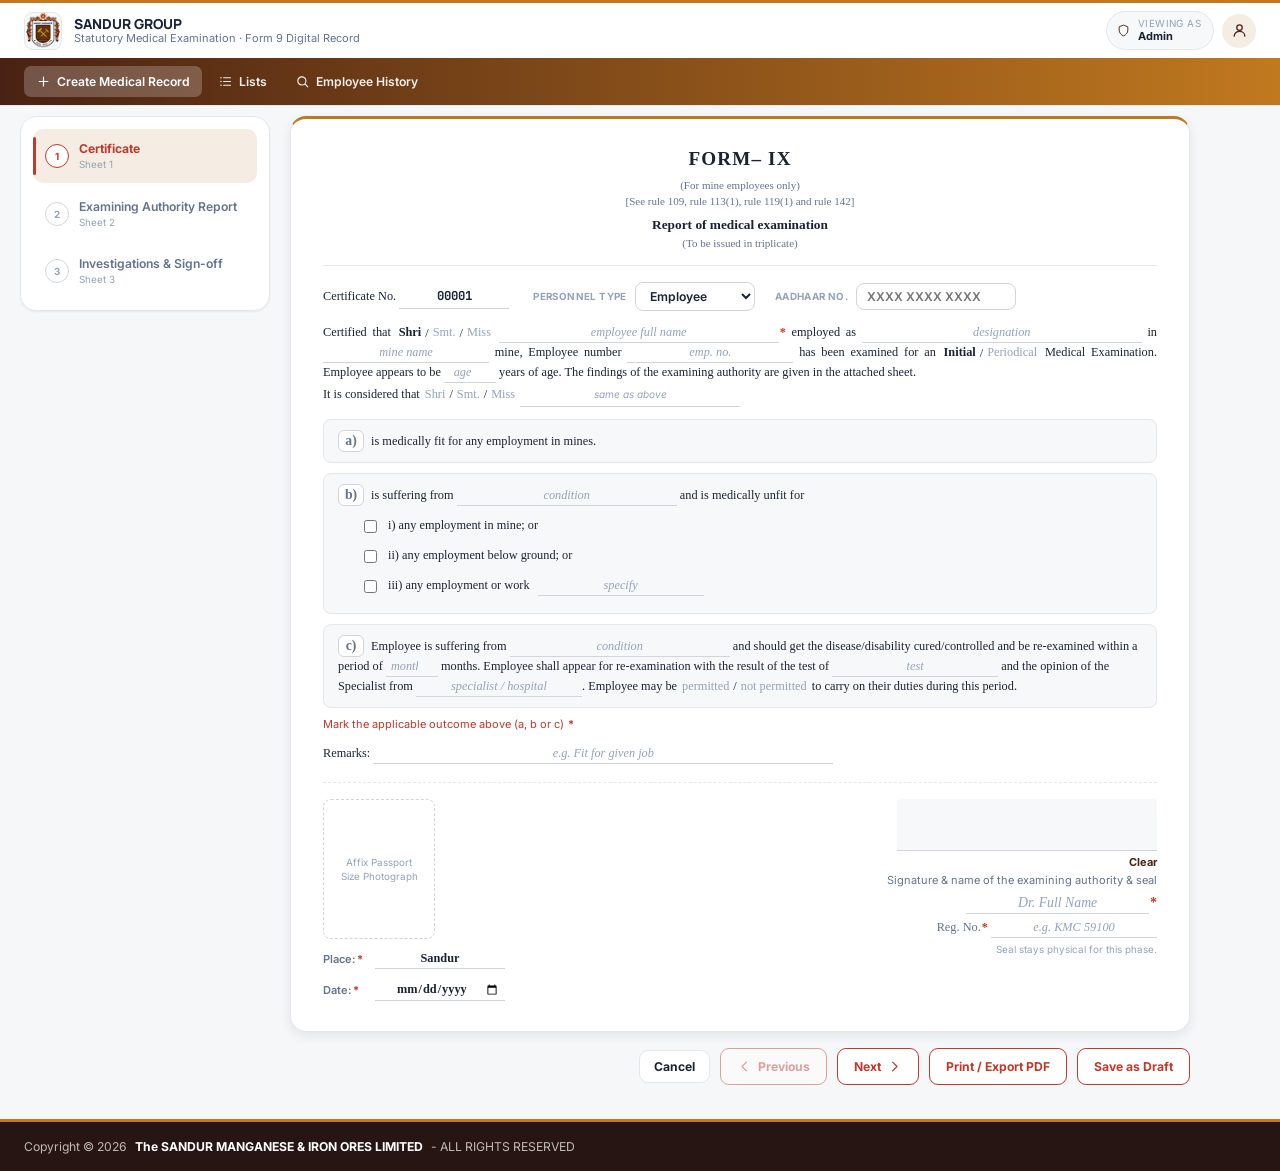
==== index.html @ d30da08d "Form 9 digital record: certificate form, records list, employee history" ====
<!DOCTYPE html>
<html lang="en">
<head>
<meta charset="UTF-8">
<meta name="viewport" content="width=device-width, initial-scale=1.0">
<title>Form 9 &mdash; Statutory Medical Examination | Digital Record</title>
<meta name="description" content="Digitized Form IX (Report of Medical Examination) for mine employees under Rules 109, 113(1), 119(1) &amp; 142 of the Mines Rules, 1955.">
<link rel="preconnect" href="https://fonts.googleapis.com">
<link rel="preconnect" href="https://fonts.gstatic.com" crossorigin>
<link href="https://fonts.googleapis.com/css2?family=Manrope:wght@400;500;600;700;800&family=Inter:wght@400;500;600;700&family=JetBrains+Mono:wght@500&family=Tinos:ital,wght@0,400;0,700;1,400&display=swap" rel="stylesheet">
<link rel="stylesheet" href="assets/css/styles.css">
</head>
<body>

<div class="app-shell">

  <!-- ============================= HEADER ============================= -->
  <header class="app-header">
    <div class="header-top">
      <div class="brand">
        <div class="brand-mark" aria-hidden="true">
          <img src="assets/img/logo-2.png" alt="">
        </div>
        <div class="brand-text">
          <span class="brand-org">SANDUR GROUP</span>
          <span class="brand-sub">Statutory Medical Examination &middot; Form&nbsp;9 Digital Record</span>
        </div>
      </div>

      <div class="header-actions">
        <div class="viewing-as-badge">
          <svg width="13" height="13" viewBox="0 0 24 24" fill="none"><path d="M12 2 20 5.2V11c0 5.2-3.4 9.3-8 11-4.6-1.7-8-5.8-8-11V5.2L12 2Z" stroke="currentColor" stroke-width="1.7" stroke-linejoin="round"/></svg>
          <div class="viewing-as-text">
            <small>Viewing as</small>
            <strong id="doctorNameChip">Admin</strong>
          </div>
        </div>
        <div class="profile-menu" id="profileMenu">
          <button type="button" class="avatar" id="profileTrigger" aria-haspopup="true" aria-expanded="false" aria-label="Account menu">
            <svg width="17" height="17" viewBox="0 0 24 24" fill="none"><circle cx="12" cy="8" r="3.8" stroke="currentColor" stroke-width="1.8"/><path d="M4.5 20c0-4.1 3.6-6.8 7.5-6.8s7.5 2.7 7.5 6.8" stroke="currentColor" stroke-width="1.8" stroke-linecap="round"/></svg>
          </button>
          <div class="profile-card" id="profileCard" role="menu" hidden>
            <div class="profile-card-avatar">
              <svg width="20" height="20" viewBox="0 0 24 24" fill="none"><circle cx="12" cy="8" r="3.8" stroke="currentColor" stroke-width="1.8"/><path d="M4.5 20c0-4.1 3.6-6.8 7.5-6.8s7.5 2.7 7.5 6.8" stroke="currentColor" stroke-width="1.8" stroke-linecap="round"/></svg>
            </div>
            <div class="profile-card-body">
              <strong class="profile-card-name">SharePoint Admin</strong>
              <span class="profile-card-email">sharepointadmin@manipalhospitals.com</span>
            </div>
          </div>
        </div>
      </div>
    </div>

    <!-- Nav bar -->
    <nav class="nav-bar">
      <div class="nav-bar-inner">
        <div class="nav-links">
          <a href="index.html" class="nav-link active" id="homeLink" aria-current="page">
            <svg width="15" height="15" viewBox="0 0 24 24" fill="none"><path d="M12 5v14M5 12h14" stroke="currentColor" stroke-width="1.9" stroke-linecap="round"/></svg>
            Create Medical Record
          </a>
          <a href="dashboard.html" class="nav-link" id="dashboardLink">
            <svg width="15" height="15" viewBox="0 0 24 24" fill="none"><path d="M9 6h11M9 12h11M9 18h11" stroke="currentColor" stroke-width="1.8" stroke-linecap="round"/><circle cx="4.7" cy="6" r="1.2" fill="currentColor"/><circle cx="4.7" cy="12" r="1.2" fill="currentColor"/><circle cx="4.7" cy="18" r="1.2" fill="currentColor"/></svg>
            Lists
          </a>
          <a href="history.html" class="nav-link" id="historyLink">
            <svg width="15" height="15" viewBox="0 0 24 24" fill="none"><circle cx="11" cy="11" r="6.5" stroke="currentColor" stroke-width="1.8"/><path d="m16 16 4.5 4.5" stroke="currentColor" stroke-width="1.8" stroke-linecap="round"/></svg>
            Employee History
          </a>
        </div>
        <div class="nav-spacer"></div>
      </div>
    </nav>
  </header>

  <!-- ============================= LAYOUT (sidebar + form) ============================= -->
  <div class="layout">

  <!-- ============================= TAB BAR (sidebar) ============================= -->
  <nav class="tab-bar no-print" aria-label="Form sections">
    <button type="button" class="step active" data-step="1">
      <span class="step-index">1</span>
      <span class="step-copy"><strong>Certificate</strong><small>Sheet 1</small></span>
    </button>
    <button type="button" class="step" data-step="2">
      <span class="step-index">2</span>
      <span class="step-copy"><strong>Examining Authority Report</strong><small>Sheet 2</small></span>
    </button>
    <button type="button" class="step" data-step="3">
      <span class="step-index">3</span>
      <span class="step-copy"><strong>Investigations &amp; Sign-off</strong><small>Sheet 3</small></span>
    </button>
  </nav>

  <!-- ============================= MAIN FORM (paper-accurate Form IX) ============================= -->
  <main class="form-body">

    <!-- ---------- SHEET 1: CERTIFICATE ---------- -->
    <section class="sheet active paper-sheet" id="sheet1" aria-labelledby="sheet1-title">
      <div class="paper-form-header">
        <h1 id="sheet1-title">FORM&ndash; IX</h1>
        <p>(For mine employees only)</p>
        <p>[See rule 109, rule 113(1), rule 119(1) and rule 142]</p>
        <p class="paper-form-title">Report of medical examination</p>
        <p>(To be issued in triplicate)</p>
      </div>

      <div class="cert-row">
      <p class="paper-line">Certificate No. <span class="blank mono" id="certNoInline"></span></p>

      <div class="person-lookup no-print">
        <label>Personnel type
          <select id="personnelType">
            <option value="Employee">Employee</option>
            <option value="Contractor">Contractor</option>
          </select>
        </label>
        <label>Aadhaar No.
          <input type="text" id="aadhaarNo" inputmode="numeric" maxlength="14" placeholder="XXXX XXXX XXXX" autocomplete="off">
        </label>
        <span class="history-hint" id="historyHint" hidden></span>
      </div>
      </div>

      <p class="paper-para">
        Certified that
        <span class="pairgroup" data-pair="salutation"><button type="button" data-val="Shri" class="selected">Shri</button>/<button type="button" data-val="Smt.">Smt.</button>/<button type="button" data-val="Miss">Miss</button></span>
        <input type="text" class="blank xwide" id="fullName" placeholder="employee full name" required><span class="req">*</span> employed as
        <input type="text" class="blank xwide" id="designation" placeholder="designation"> in
        <input type="text" class="blank" id="mineName" placeholder="mine name"> mine, Employee number
        <input type="text" class="blank" id="employeeNo" placeholder="emp. no."> has been examined for an
        <span class="pairgroup" data-pair="examType"><button type="button" data-val="Initial" class="selected">Initial</button>/<button type="button" data-val="Periodical">Periodical</button></span>
        Medical Examination. Employee appears to be
        <input type="number" class="blank narrow" id="age" min="14" max="80" placeholder="age"> years of age. The findings of the examining authority are given in the attached sheet.
        <br>
        It is considered that
        <span class="pairgroup" data-pair="salutation2"><span data-val="Shri" class="selected">Shri</span>/<span data-val="Smt.">Smt.</span>/<span data-val="Miss">Miss</span></span>
        <span class="blank wide" id="fullName2Echo"></span>
      </p>

      <div class="clause">
        <p>
          <button type="button" class="clause-tag" data-clause="a">a)</button>
          is medically fit for any employment in mines.
        </p>
      </div>

      <div class="clause">
        <p>
          <button type="button" class="clause-tag" data-clause="b">b)</button>
          is suffering from <input type="text" class="blank wide" id="bCondition" placeholder="condition"> and is medically unfit for
        </p>
        <ol class="roman">
          <li><label class="roman-check"><input type="checkbox" name="bUnfitFor" value="i"> i) any employment in mine; or</label></li>
          <li><label class="roman-check"><input type="checkbox" name="bUnfitFor" value="ii"> ii) any employment below ground; or</label></li>
          <li><label class="roman-check"><input type="checkbox" name="bUnfitFor" value="iii"> iii) any employment or work <input type="text" class="blank" id="bOtherWork" placeholder="specify"></label></li>
        </ol>
      </div>

      <div class="clause">
        <p>
          <button type="button" class="clause-tag" data-clause="c">c)</button>
          Employee is suffering from <input type="text" class="blank wide" id="cCondition" placeholder="condition"> and should get the
          disease/disability cured/controlled and be re-examined within a period of
          <input type="number" class="blank narrow" id="cMonths" min="1" max="24" placeholder="months"> months. Employee shall appear for re-examination with the result
          of the test of <input type="text" class="blank" id="cTest" placeholder="test"> and the opinion of the Specialist from
          <input type="text" class="blank" id="cSpecialist" placeholder="specialist / hospital">. Employee may be
          <span class="pairgroup" data-pair="cPermitted"><button type="button" data-val="Permitted">permitted</button>/<button type="button" data-val="Not Permitted">not permitted</button></span>
          to carry on their duties during this period.
        </p>
      </div>

      <p class="req-note no-print" id="fitnessRequiredNote">Mark the applicable outcome above (a, b or c) <span class="req">*</span></p>

      <p class="paper-line">Remarks: <input type="text" class="blank xxwide" id="doctorRemarks" placeholder="e.g. Fit for given job"></p>

      <div class="signblock">
        <div class="photo-left">
          <div class="photo-box" id="photoDrop" tabindex="0" role="button" aria-label="Upload employee photograph">
            <img id="photoPreview" alt="" hidden>
            <span id="photoPlaceholder">Affix Passport<br>Size Photograph</span>
          </div>
          <input type="file" id="photoInput" accept="image/*" hidden>
          <p class="field-row"><span class="field-label">Place:<span class="req">*</span></span><input type="text" class="blank" id="place1" value="Sandur" required></p>
          <p class="field-row"><span class="field-label">Date:<span class="req">*</span></span><input type="date" class="blank" id="date1" required></p>
        </div>

        <div class="signoff">
          <div class="sig-pad-wrap">
            <canvas class="sig-pad" id="sigDoctor1" width="420" height="120"></canvas>
            <button type="button" class="btn-text clear-sig no-print" data-target="sigDoctor1">Clear</button>
          </div>
          <p class="sig-caption">Signature &amp; name of the examining authority &amp; seal</p>
          <p class="sig-name"><input type="text" class="blank" id="doctorName" placeholder="Dr. Full Name" required><span class="req">*</span></p>
          <p class="sig-reg">Reg. No.<span class="req">*</span> <input type="text" class="blank" id="doctorReg" placeholder="e.g. KMC 59100" required></p>
          <p class="seal-note no-print">Seal stays physical for this phase.</p>
        </div>
      </div>
    </section>

    <!-- ---------- SHEET 2: REPORT OF THE EXAMINING AUTHORITY ---------- -->
    <section class="sheet paper-sheet" id="sheet2" aria-labelledby="sheet2-title">
      <div class="step-summaries no-print" id="summaries2"></div>

      <h2 class="paper-h2" id="sheet2-title">Report of the examining authority</h2>
      <p class="paper-subnote">(to be filled in for every medical examination whether initial or periodical or reexamination or after cure/control of disability).</p>

      <p class="paper-line">Annexure to Certificate No. <span class="blank mono" id="annexCertNo"></span> as result of medical examination on <input type="date" class="blank" id="examDate" required><span class="req">*</span></p>
      <p class="paper-line">Identification Mark<span class="req">*</span> <input type="text" class="blank xxwide" id="identificationMark" placeholder="e.g. Tattoo on right forearm" required></p>

      <div class="thumb-block">
        <div class="thumb-sig-wrap">
          <label class="no-print">Left thumb impression</label>
          <div class="thumb-box">
            <canvas class="sig-pad thumb-pad" id="sigThumb" width="200" height="90"></canvas>
          </div>
          <button type="button" class="btn-text clear-sig no-print" data-target="sigThumb">Clear</button>
        </div>
        <div class="thumb-sig-wrap">
          <label class="no-print">Signature of the candidate</label>
          <div class="thumb-box">
            <canvas class="sig-pad" id="sigCandidate" width="200" height="90"></canvas>
          </div>
          <button type="button" class="btn-text clear-sig no-print" data-target="sigCandidate">Clear</button>
        </div>
        <p class="sig-caption thumb-caption">Left thumb impression and Signature of the candidate</p>
      </div>

      <ol class="numbered">
        <li>General development &ndash; <span class="pairgroup" data-pair="generalDev"><button type="button" data-val="Good" class="selected">Good</button>/<button type="button" data-val="Fair">Fair</button>/<button type="button" data-val="Poor">Poor</button></span></li>
        <li>Height <input type="number" class="blank narrow" id="height" step="0.1" placeholder="cms"> Cms.</li>
        <li>Weight <input type="number" class="blank narrow" id="weight" step="0.1" placeholder="kg"> kg.</li>
        <li>
          Eyes :
          <ol class="roman plain">
            <li>Visual acuity &ndash; Distant vision (with or without glasses): Right eye <input type="text" class="blank narrow" id="visionRight" placeholder="6/6"> Left eye <input type="text" class="blank narrow" id="visionLeft" placeholder="6/6"></li>
            <li>any organic disease of eyes &ndash; <input type="text" class="blank" id="eyeOrganic" placeholder="NAD"></li>
            <li>night blindness &ndash; <input type="text" class="blank" id="nightBlindness" placeholder="NAD"></li>
            <li>Color blindness (to be tested in IME) &ndash; <input type="text" class="blank" id="colorBlindness" placeholder="NAD"></li>
            <li>Squint &ndash; <input type="text" class="blank" id="squint" placeholder="NAD"></li>
          </ol>
        </li>
        <li>
          Ears :
          <ol class="roman plain">
            <li>Hearing: right ear <input type="text" class="blank narrow" id="hearingRight" placeholder="N"> Left ear <input type="text" class="blank narrow" id="hearingLeft" placeholder="N"></li>
            <li>Any organic diseases &ndash; <input type="text" class="blank" id="earOrganic" placeholder="NAD"></li>
            <li>Audiometry Findings :</li>
          </ol>
          <div class="table-scroll"><table class="paper-table">
            <thead><tr><th>Conduction Type</th><th>Left Ear</th><th>Right Ear</th></tr></thead>
            <tbody>
              <tr><td>Ear Conduction</td><td><span class="pairgroup" data-pair="earL"><button type="button" data-val="Normal">Normal</button>/<button type="button" data-val="Abnormal">Abnormal</button></span></td><td><span class="pairgroup" data-pair="earR"><button type="button" data-val="Normal">Normal</button>/<button type="button" data-val="Abnormal">Abnormal</button></span></td></tr>
              <tr><td>Bone Conduction</td><td><span class="pairgroup" data-pair="boneL"><button type="button" data-val="Normal">Normal</button>/<button type="button" data-val="Abnormal">Abnormal</button></span></td><td><span class="pairgroup" data-pair="boneR"><button type="button" data-val="Normal">Normal</button>/<button type="button" data-val="Abnormal">Abnormal</button></span></td></tr>
            </tbody>
          </table></div>
          <p class="paper-line">Enclosed Audiometry Report: <span class="pairgroup" data-pair="enc-audiometry"><button type="button" data-val="Enclosed">Enclosed</button>/<button type="button" data-val="Not Enclosed">Not Enclosed</button></span></p>
        </li>
        <li>
          Respiratory system.
          <p class="paper-line">Auscultatory Finding: <input type="text" class="blank" id="auscultatoryFinding" placeholder="e.g. NVBS +"></p>
          <p class="paper-line">Chest measurement: i) after full inspiration <input type="number" class="blank narrow" id="chestInsp" step="0.1"> cms. &nbsp; ii) after full expiration <input type="number" class="blank narrow" id="chestExp" step="0.1"> cms.</p>
          <p class="paper-subnote">Result of Lung Function Test (Spirometry)</p>
          <div class="table-scroll"><table class="paper-table" id="spiroTable">
            <thead><tr><th>Parameters</th><th>Predicted Value</th><th>Performed Value</th><th>% of Predicted</th></tr></thead>
            <tbody>
              <tr data-row="fvc"><td>Forced Vital Capacity (FVC)</td><td><input type="number" step="0.01" class="blank narrow predicted"></td><td><input type="number" step="0.01" class="blank narrow performed"></td><td class="pct">&mdash;</td></tr>
              <tr data-row="fev1"><td>Forced Expiratory Volume 1 FEV1</td><td><input type="number" step="0.01" class="blank narrow predicted"></td><td><input type="number" step="0.01" class="blank narrow performed"></td><td class="pct">&mdash;</td></tr>
              <tr data-row="ratio"><td>FEV1/FVC</td><td><input type="number" step="0.01" class="blank narrow predicted"></td><td><input type="number" step="0.01" class="blank narrow performed"></td><td class="pct">&mdash;</td></tr>
              <tr data-row="pef"><td>Peak Expiratory Flow</td><td><input type="number" step="0.01" class="blank narrow predicted"></td><td><input type="number" step="0.01" class="blank narrow performed"></td><td class="pct">&mdash;</td></tr>
            </tbody>
          </table></div>
          <p class="paper-line">Enclose Spirometry Report: <span class="pairgroup" data-pair="enc-spirometry"><button type="button" data-val="Enclosed">Enclosed</button>/<button type="button" data-val="Not Enclosed">Not Enclosed</button></span></p>
        </li>
        <li>
          Circulatory system:
          <p class="paper-line">i) Blood Pressure <input type="text" class="blank narrow" id="bp" placeholder="130/80"> mmHg &nbsp; ii) Pulse <input type="number" class="blank narrow" id="pulse" placeholder="80"> /M</p>
          <p class="paper-subnote">Cardiological Assessment</p>
          <div class="table-scroll"><table class="paper-table">
            <tbody>
              <tr><td rowspan="3">Auscultation</td><td>S1</td><td><input type="text" class="blank" id="s1"></td></tr>
              <tr><td>S2</td><td><input type="text" class="blank" id="s2"></td></tr>
              <tr><td>Additional Sound</td><td><input type="text" class="blank" id="additionalSound"></td></tr>
              <tr><td colspan="2">Electrocardiograph (12 leads) findings:</td><td><span class="pairgroup" data-pair="ecg"><button type="button" data-val="Normal">Normal</button>/<button type="button" data-val="Abnormal">Abnormal</button></span></td></tr>
              <tr><td colspan="2">Echocardiography finding (to be tested in IME)</td><td><span class="pairgroup" data-pair="echo"><button type="button" data-val="Normal">Normal</button>/<button type="button" data-val="Abnormal">Abnormal</button></span></td></tr>
            </tbody>
          </table></div>
          <p class="paper-line">Enclose ECG: <span class="pairgroup" data-pair="enc-ecg"><button type="button" data-val="Enclosed">Enclosed</button>/<button type="button" data-val="Not Enclosed">Not Enclosed</button></span></p>
          <p class="paper-line">Enclose Echocardiography report: <span class="pairgroup" data-pair="enc-echo"><button type="button" data-val="Enclosed">Enclosed</button>/<button type="button" data-val="Not Enclosed">Not Enclosed</button></span></p>
        </li>
        <li>
          Abdomen:
          <p class="paper-line">Tenderness &ndash; <input type="text" class="blank" id="tenderness" placeholder="NAD"> &nbsp; Liver &ndash; <input type="text" class="blank" id="liver" placeholder="NAD"> &nbsp; Spleen &ndash; <input type="text" class="blank" id="spleen" placeholder="NAD"> &nbsp; Tumour &ndash; <input type="text" class="blank" id="tumour" placeholder="NAD"></p>
          <p class="paper-line">Ultrasonography of Whole Abdomen (to be tested in IME): <span class="pairgroup" data-pair="ultrasonography"><button type="button" data-val="Normal">Normal</button>/<button type="button" data-val="Abnormal">Abnormal</button></span></p>
          <p class="paper-line">Enclose Ultrasonography report: <span class="pairgroup" data-pair="enc-usg"><button type="button" data-val="Enclosed">Enclosed</button>/<button type="button" data-val="Not Enclosed">Not Enclosed</button></span></p>
        </li>
        <li>
          Nervous system:
          <p class="paper-line">History of fits or epilepsy &ndash; <input type="text" class="blank" id="fits" placeholder="NAD"> &nbsp; Paralysis &ndash; <input type="text" class="blank" id="paralysis" placeholder="NAD"> &nbsp; Mental health &ndash; <input type="text" class="blank" id="mentalHealth" placeholder="NAD"></p>
          <p class="paper-subnote">Neurological Assessment</p>
          <div class="table-scroll"><table class="paper-table">
            <thead><tr><th>Findings</th><th>Normal/Abnormal</th></tr></thead>
            <tbody>
              <tr><td>Superficial Reflexes</td><td><span class="pairgroup" data-pair="superficial"><button type="button" data-val="Normal">Normal</button>/<button type="button" data-val="Abnormal">Abnormal</button></span></td></tr>
              <tr><td>Deep Reflexes</td><td><span class="pairgroup" data-pair="deep"><button type="button" data-val="Normal">Normal</button>/<button type="button" data-val="Abnormal">Abnormal</button></span></td></tr>
              <tr><td>Peripheral Circulation</td><td><span class="pairgroup" data-pair="peripheral"><button type="button" data-val="Normal">Normal</button>/<button type="button" data-val="Abnormal">Abnormal</button></span></td></tr>
              <tr><td>Vibrational Syndromes</td><td><span class="pairgroup" data-pair="vibrational"><button type="button" data-val="Normal">Normal</button>/<button type="button" data-val="Abnormal">Abnormal</button></span></td></tr>
            </tbody>
          </table></div>
          <p class="paper-subnote">Special Tests for Manganese exposure</p>
          <div class="table-scroll"><table class="paper-table">
            <tbody>
              <tr><td>Behavioral Disturbances</td><td><span class="pairgroup" data-pair="behavioral"><button type="button" data-val="Present">Present</button>/<button type="button" data-val="Not Present">Not Present</button></span></td></tr>
              <tr><td>Neurological &ndash; Speech Defect</td><td><span class="pairgroup" data-pair="speech"><button type="button" data-val="Present">Present</button>/<button type="button" data-val="Not Present">Not Present</button></span></td></tr>
              <tr><td>Neurological &ndash; Tremor</td><td><span class="pairgroup" data-pair="tremor"><button type="button" data-val="Present">Present</button>/<button type="button" data-val="Not Present">Not Present</button></span></td></tr>
              <tr><td>Neurological &ndash; Adiadocokinesia</td><td><span class="pairgroup" data-pair="adiadocokinesia"><button type="button" data-val="Present">Present</button>/<button type="button" data-val="Not Present">Not Present</button></span></td></tr>
              <tr><td>Neurological &ndash; Emotional Changes</td><td><span class="pairgroup" data-pair="emotional"><button type="button" data-val="Present">Present</button>/<button type="button" data-val="Not Present">Not Present</button></span></td></tr>
            </tbody>
          </table></div>
        </li>
        <li>Locomotory system &ndash; <input type="text" class="blank" id="locomotor" placeholder="NAD"></li>
        <li>Skin &ndash; <input type="text" class="blank" id="skin" placeholder="NAD"></li>
        <li>Hydrocele &ndash; <input type="text" class="blank" id="hydrocele" placeholder="NAD"></li>
        <li>Hernia &ndash; <input type="text" class="blank" id="hernia" placeholder="NAD"></li>
        <li>Teeth &ndash; <input type="text" class="blank" id="teeth" placeholder="NAD"></li>
        <li>Speech &ndash; <input type="text" class="blank" id="speech" placeholder="NAD"></li>
      </ol>
    </section>

    <!-- ---------- SHEET 3: INVESTIGATIONS & SIGN-OFF ---------- -->
    <section class="sheet paper-sheet" id="sheet3" aria-labelledby="sheet3-title">
      <div class="step-summaries no-print" id="summaries3"></div>

      <ol class="numbered" start="16" id="sheet3-title">
        <li>
          Pathological Investigations:
          <div class="table-scroll"><table class="paper-table">
            <thead><tr><th>Sl. No.</th><th>Tests</th><th>Findings</th></tr></thead>
            <tbody id="pathologyBody"></tbody>
          </table></div>
          <p class="paper-line">Enclose all Investigation Reports: <span class="pairgroup" data-pair="enc-investigations"><button type="button" data-val="Enclosed">Enclosed</button>/<button type="button" data-val="Not Enclosed">Not Enclosed</button></span></p>
        </li>
        <li>
          Skiagram of chest (X-Ray)
          <p class="paper-subnote">ILO Classification of Chest Radiograph:</p>
          <div class="table-scroll"><table class="paper-table">
            <thead><tr><th>Profusion of Pneumoconiosis opacities</th><th>Grades</th><th>Types</th></tr></thead>
            <tbody>
              <tr>
                <td><span class="pairgroup" data-pair="profusion"><button type="button" data-val="Present">Present</button>/<button type="button" data-val="Absent">Absent</button></span></td>
                <td><input type="text" class="blank narrow" id="iloGrade" placeholder="e.g. 1/0"></td>
                <td><input type="text" class="blank narrow" id="iloType" placeholder="e.g. p/q"></td>
              </tr>
            </tbody>
          </table></div>
          <p class="paper-line">Enclose Chest Radiograph: <span class="pairgroup" data-pair="enc-xray"><button type="button" data-val="Enclosed">Enclosed</button>/<button type="button" data-val="Not Enclosed">Not Enclosed</button></span></p>
        </li>
        <li>Any other abnormality. <input type="text" class="blank wide" id="otherAbnormality"></li>
        <li>Any other test considered necessary by the examining authority. <input type="text" class="blank wide" id="otherTest"></li>
        <li>Any opinion of specialist considered necessary. <input type="text" class="blank wide" id="specialistOpinion"></li>
      </ol>

      <div class="attachments-block no-print">
        <h3>Supporting Attachments</h3>
        <p class="card-note">Uploaded files are stored in a non-editable format per Government retention requirements.</p>
        <div class="attachment-grid" id="attachmentGrid"></div>
      </div>

      <div class="signline">
        <div class="signline-left">
          <p class="field-row"><span class="field-label">Place:<span class="req">*</span></span><input type="text" class="blank" id="place3" value="Sandur" required></p>
          <p class="field-row"><span class="field-label">Date:<span class="req">*</span></span><input type="date" class="blank" id="date3" required></p>
        </div>
        <div class="signline-right">
          <div class="sig-pad-wrap">
            <canvas class="sig-pad" id="sigDoctor3" width="420" height="120"></canvas>
            <button type="button" class="btn-text clear-sig no-print" data-target="sigDoctor3">Clear</button>
          </div>
          <p class="sig-caption">Signature &amp; name of the examining authority &amp; seal</p>
          <p class="sig-name" id="doctorName3Echo"></p>
          <p class="sig-reg" id="doctorReg3Echo"></p>
        </div>
      </div>
    </section>

    <div class="form-actions no-print">
      <div class="footer-actions">
        <button class="btn btn-outline" id="cancelBtn" type="button">Cancel</button>
        <button class="btn btn-outline-accent" id="prevBtn" type="button">
          <svg width="15" height="15" viewBox="0 0 24 24" fill="none"><path d="M15 5l-7 7 7 7" stroke="currentColor" stroke-width="2" stroke-linecap="round" stroke-linejoin="round"/></svg>
          Previous
        </button>
        <button class="btn btn-outline-accent" id="nextBtn" type="button">
          Next
          <svg width="15" height="15" viewBox="0 0 24 24" fill="none"><path d="M9 5l7 7-7 7" stroke="currentColor" stroke-width="2" stroke-linecap="round" stroke-linejoin="round"/></svg>
        </button>
        <button class="btn btn-outline-accent" id="printBtn" type="button">Print / Export PDF</button>
        <button class="btn btn-outline-accent" id="saveDraftBtn" type="button">Save as Draft</button>
        <button class="btn btn-primary" id="submitBtn" type="button" hidden>Submit for Certification</button>
      </div>
    </div>

  </main>

  </div>

  <!-- ============================= FOOTER ============================= -->
  <div class="site-footer no-print">
    Copyright &copy; 2026 <span>The SANDUR MANGANESE &amp; IRON ORES LIMITED</span> - ALL RIGHTS RESERVED
  </div>

</div>

<div class="toast" id="toast" role="status" aria-live="polite"></div>

<script src="assets/js/header.js"></script>
<script src="assets/js/history-data.js"></script>
<script src="assets/js/app.js"></script>
</body>
</html>
---- assets/css/styles.css ----
/* ==========================================================================
   Form 9 — Statutory Medical Examination — Digital Record
   ========================================================================== */

:root {
  --font-display: 'Manrope', 'Inter', system-ui, sans-serif;
  --font-body: 'Inter', system-ui, sans-serif;
  --font-mono: 'JetBrains Mono', ui-monospace, monospace;
  --font-paper: 'Tinos', 'Times New Roman', Georgia, serif;

  --bg: #f6f7f9;
  --surface: #ffffff;
  --surface-alt: #f7f8fa;
  --border: #e5e7eb;
  --border-strong: #d1d5db;

  --text: #1a2333;
  --text-muted: #64748b;
  --text-faint: #94a3b8;

  --primary: #4a2213;
  --primary-hover: #33170c;
  --primary-soft: #f5ece3;
  --primary-contrast: #ffffff;

  --accent: #c1791f;
  --accent-soft: #faf0dc;

  --danger: #c0392b;
  --danger-soft: #fbeae8;
  --warning: #b7791f;
  --warning-soft: #fdf3e2;
  --success: #1a7f4e;
  --success-soft: #e5f6ec;

  --shadow-sm: 0 1px 2px rgba(16, 24, 40, 0.06);
  --shadow-md: 0 4px 12px rgba(16, 24, 40, 0.08);
  --shadow-lg: 0 12px 32px rgba(16, 24, 40, 0.12);

  --radius-sm: 8px;
  --radius-md: 12px;
  --radius-lg: 16px;

  --table-head-bg: #4b5563;
  --table-head-text: #f8fafc;
  --info: #1d4ed8;
  --info-soft: #dbeafe;

  /* type scale — every UI (sans-serif chrome) font-size resolves to one of
     these steps; the paper sheet keeps its own smaller serif scale since
     it reads as a document, not app UI */
  --fs-2xs: 0.68rem;
  --fs-xs: 0.76rem;
  --fs-sm: 0.84rem;
  --fs-base: 0.92rem;
  --fs-md: 1rem;
  --fs-lg: 1.12rem;
  --fs-xl: 1.32rem;

  /* spacing scale — 4px grid */
  --space-1: 4px;
  --space-2: 8px;
  --space-3: 12px;
  --space-4: 16px;
  --space-5: 20px;
  --space-6: 24px;
  --space-8: 32px;

  color-scheme: light;
}

* { box-sizing: border-box; }
[hidden] { display: none !important; }
html { -webkit-text-size-adjust: 100%; font-size: 14.5px; overflow-x: clip; }

body {
  margin: 0;
  font-family: var(--font-body);
  background: var(--bg);
  color: var(--text);
  -webkit-font-smoothing: antialiased;
  overflow-x: clip;
}

h1, h2, h3 { font-family: var(--font-display); color: var(--text); margin: 0; }

.app-shell { min-height: 100vh; display: flex; flex-direction: column; }

/* ============================ HEADER ============================ */

.app-header {
  background: var(--surface);
  border-bottom: 1px solid var(--border);
  border-top: 3px solid var(--accent);
}

.header-top {
  display: flex;
  align-items: center;
  justify-content: space-between;
  gap: var(--space-4);
  padding: var(--space-2) var(--space-6);
  max-width: 1320px;
  margin: 0 auto;
}

.brand { display: flex; align-items: center; gap: var(--space-3); }

.brand-mark {
  width: 38px; height: 38px;
  border-radius: 9px;
  background: var(--surface-alt);
  border: 1px solid var(--border);
  display: flex; align-items: center; justify-content: center;
  flex-shrink: 0;
  overflow: hidden;
}
.brand-mark img { width: 100%; height: 100%; object-fit: contain; }

.brand-text { display: flex; flex-direction: column; line-height: 1.25; }
.brand-org { font-family: var(--font-display); font-weight: 800; font-size: 0.95rem; }
.brand-sub { color: var(--text-muted); font-size: var(--fs-xs); }

.header-actions { display: flex; align-items: center; gap: var(--space-2); }

.avatar {
  width: 34px; height: 34px; border-radius: 50%;
  background: var(--primary-soft); color: var(--primary);
  display: flex; align-items: center; justify-content: center;
  font-size: var(--fs-xs); font-weight: 700;
  flex-shrink: 0;
}

.viewing-as-badge {
  display: flex; align-items: center; gap: var(--space-2);
  padding: 6px 12px 6px 10px;
  border-radius: 999px;
  border: 1px solid var(--border);
  background: var(--surface-alt);
  color: var(--primary);
}
.viewing-as-text { display: flex; flex-direction: column; line-height: 1.2; }
.viewing-as-text small { color: var(--text-faint); font-size: var(--fs-2xs); text-transform: uppercase; letter-spacing: 0.04em; }
.viewing-as-text strong { font-size: var(--fs-xs); color: var(--text); }

.profile-menu { position: relative; }

button.avatar {
  border: none; cursor: pointer;
  transition: box-shadow 0.15s ease;
}
button.avatar:hover,
button.avatar[aria-expanded="true"] {
  box-shadow: 0 0 0 3px var(--primary-soft);
}

.profile-card {
  position: absolute;
  top: calc(100% + 10px);
  right: 0;
  z-index: 40;
  width: 268px;
  background: var(--surface);
  border: 1px solid var(--border);
  border-radius: var(--radius-md);
  box-shadow: var(--shadow-lg);
  padding: 16px;
  display: flex;
  flex-direction: column;
  align-items: center;
  text-align: center;
  gap: 4px;
}

.profile-card-avatar {
  width: 52px; height: 52px; border-radius: 50%;
  background: var(--primary-soft); color: var(--primary);
  display: flex; align-items: center; justify-content: center;
  margin-bottom: 6px;
  flex-shrink: 0;
}

.profile-card-body { display: flex; flex-direction: column; align-items: center; gap: 3px; width: 100%; }
.profile-card-name { font-family: var(--font-display); font-size: var(--fs-base); color: var(--text); }
.profile-card-email { font-size: var(--fs-xs); color: var(--text-muted); word-break: break-all; }

/* ============================ NAV BAR ============================ */

.nav-bar {
  background: linear-gradient(90deg, var(--primary), var(--accent));
}
.nav-bar-inner {
  max-width: 1320px; margin: 0 auto;
  padding: var(--space-2) var(--space-6);
  display: flex; align-items: center; gap: 20px;
}
.nav-links { display: flex; align-items: center; gap: 4px; flex-shrink: 0; }
.nav-link {
  display: inline-flex; align-items: center; gap: 6px;
  color: rgba(255,255,255,0.92); text-decoration: none;
  font-size: var(--fs-sm); font-weight: 600;
  padding: var(--space-2) var(--space-3); border-radius: 7px;
  transition: background .15s ease;
}
.nav-link:hover { background: rgba(255,255,255,0.14); color: #fff; }
.nav-link.active { background: rgba(255,255,255,0.22); color: #fff; }

.nav-spacer { flex: 1 1 auto; }

.req { color: var(--danger); font-weight: 700; margin-left: 1px; }

/* ============================ LAYOUT (sidebar + form) ============================ */

.layout {
  max-width: 1320px; margin: 0 auto; width: 100%; min-width: 0;
  padding: 10px 20px;
  display: flex; align-items: flex-start; gap: 20px;
}

/* ============================ TAB BAR (sidebar) ============================ */

.tab-bar {
  position: sticky; top: 24px; z-index: 5;
  display: flex; flex-direction: column; gap: 4px;
  background: var(--surface);
  border: 1px solid var(--border);
  border-radius: var(--radius-lg);
  box-shadow: var(--shadow-sm);
  padding: 12px;
  width: 250px; flex-shrink: 0;
}

.step {
  position: relative;
  display: flex; align-items: center; gap: 10px;
  border: none; background: transparent;
  border-radius: 10px;
  padding: var(--space-3); cursor: pointer;
  font-family: var(--font-body);
  text-align: left; width: 100%;
  transition: background .15s ease;
}
.step:hover { background: var(--surface-alt); }
.step.active { background: var(--primary-soft); }

.step-index {
  width: 24px; height: 24px; border-radius: 50%;
  border: 1.5px solid var(--border-strong);
  display: flex; align-items: center; justify-content: center;
  font-size: var(--fs-2xs); font-weight: 700; color: var(--text-faint);
  flex-shrink: 0;
}
.step.active .step-index { border-color: var(--danger); color: var(--danger); background: var(--surface); }
.step.complete .step-index { border-color: var(--success); background: var(--success); color: #fff; }

.step-copy { display: flex; flex-direction: column; line-height: 1.3; }
.step-copy strong { font-size: var(--fs-sm); font-weight: 600; color: var(--text-muted); }
.step-copy small { display: block; font-size: var(--fs-2xs); color: var(--text-faint); margin-top: 1px; }
.step.active .step-copy strong { color: var(--danger); font-weight: 700; }
.step:hover .step-copy strong { color: var(--text); }
.step.active:hover .step-copy strong { color: var(--danger); }

.step.active::before {
  content: ''; position: absolute; left: 0; top: 8px; bottom: 8px;
  width: 3px; border-radius: 2px; background: var(--danger);
}

/* ============================ FORM BODY / PAPER SHEET ============================ */

.form-body { flex: 1 1 auto; min-width: 0; max-width: 900px; }

.alert {
  display: flex; align-items: center; gap: 10px;
  padding: var(--space-2) var(--space-3); border-radius: 9px; font-size: var(--fs-xs);
  margin-bottom: 10px;
}
.alert-info { background: var(--accent-soft); color: var(--accent); }
.alert a { color: inherit; font-weight: 700; text-decoration: none; }
.alert a:hover { text-decoration: underline; }

.sheet { display: none; }
.sheet.active { display: block; }

.paper-sheet {
  background: var(--surface);
  border: 1px solid var(--border);
  border-top: 3px solid var(--accent);
  border-radius: var(--radius-lg);
  box-shadow: var(--shadow-md);
  padding: 26px 32px 30px;
  font-family: var(--font-paper);
  font-size: 0.85rem;
  line-height: 1.5;
  color: var(--text);
  animation: fadeIn .25s ease;
}

@keyframes fadeIn { from { opacity: 0; transform: translateY(6px); } to { opacity: 1; transform: translateY(0); } }

.paper-form-header { text-align: center; margin-bottom: 16px; padding-bottom: 14px; border-bottom: 1px solid var(--border); }
.paper-form-header h1 { font-family: var(--font-paper); font-size: var(--fs-xl); letter-spacing: 0.06em; margin: 0 0 3px; }
.paper-form-header p { margin: 0; font-size: var(--fs-xs); color: var(--text-muted); }
.paper-form-header .paper-form-title { font-weight: 700; font-size: var(--fs-base); color: var(--text); margin-top: 5px; }

.paper-h2 { font-family: var(--font-paper); text-align: center; font-size: var(--fs-lg); margin: 0 0 4px; }
.paper-subnote { font-style: italic; font-size: var(--fs-xs); color: var(--text-muted); margin: 5px 0 14px; text-align: center; }
.paper-line { margin: var(--space-3) 0; }
.paper-para { margin: 12px 0; text-align: justify; }

/* blanks — the editable underline fields */
.blank {
  font-family: inherit;
  font-size: inherit;
  border: none;
  border-bottom: 1.5px solid var(--border-strong);
  background: transparent;
  color: var(--text);
  padding: 2px 5px;
  min-width: 110px;
  text-align: center;
  font-weight: 600;
  border-radius: 3px 3px 0 0;
  transition: background .15s ease, border-color .15s ease;
}
.blank.wide { min-width: 220px; }
.blank.xwide { min-width: 280px; }
.blank.xxwide { width: 460px; max-width: 100%; }
.blank.narrow { min-width: 52px; }
.blank.mono { font-family: var(--font-mono); font-weight: 700; }
.blank::placeholder { color: var(--text-faint); font-weight: 400; font-style: italic; }
.blank:hover { background: var(--surface-alt); }
.blank:focus { outline: none; background: var(--primary-soft); border-bottom-color: var(--primary); border-bottom-width: 2px; }
.blank.invalid { border-bottom-color: var(--danger); }
span.blank { display: inline-block; border-bottom-style: solid; }
span.blank:empty::after { content: '\00a0\00a0\00a0\00a0\00a0'; }

/* name echoed later in the same sentence — hint what it mirrors instead of
   sitting as an unexplained blank line once the paragraph wraps */
#fullName2Echo:empty::after {
  content: 'same as above';
  font-family: var(--font-body); font-style: italic; font-weight: 400;
  color: var(--text-faint); font-size: 0.82em;
}

#certNoInline, #annexCertNo { user-select: none; cursor: default; }
#certNoInline:hover, #annexCertNo:hover { background: none; }

/* pairgroup — clickable strike-through choices */
.pairgroup { display: inline-flex; gap: 2px; }
.pairgroup button, .pairgroup span[data-val] {
  font-family: inherit; font-size: inherit;
  border: none; background: none; padding: 0 2px;
  color: var(--text-faint); cursor: pointer; font-weight: 400;
}
.pairgroup span[data-val] { cursor: default; }
.pairgroup button:hover { color: var(--text-muted); }
.pairgroup .selected { color: var(--text); font-weight: 700; text-decoration: none; }
.pairgroup .struck { text-decoration: line-through; color: var(--text-faint); }
.pairgroup.invalid button:not(.selected) { color: var(--danger); }

.clause {
  margin: 10px 0;
  padding: 10px 14px;
  background: var(--surface-alt);
  border: 1px solid var(--border);
  border-radius: var(--radius-sm);
  transition: border-color .15s ease, background .15s ease;
}
.clause:has(.clause-tag.selected) { background: var(--primary-soft); border-color: var(--primary); }

@keyframes clauseFlag {
  0%, 100% { box-shadow: 0 0 0 0 rgba(192, 57, 43, 0); }
  25%, 75% { box-shadow: 0 0 0 3px rgba(192, 57, 43, 0.35); }
}
.clause.flash { border-color: var(--danger); animation: clauseFlag 1.3s ease; }
.clause > p { margin: 0; }
.clause-tag {
  display: inline-flex; align-items: center; justify-content: center;
  font-family: inherit; font-weight: 700; font-size: 0.95rem;
  border: 1.5px solid var(--border-strong); background: var(--surface);
  color: var(--text-muted); cursor: pointer;
  width: 26px; height: 22px; border-radius: 6px; margin-right: 4px;
  transition: all .15s ease;
}
.clause-tag:hover { border-color: var(--primary); color: var(--primary); }
.clause-tag.selected { background: var(--primary); border-color: var(--primary); color: #fff; }

.req-note { color: var(--danger); font-size: var(--fs-xs); margin: -2px 0 6px; font-family: var(--font-body); }
.req-note.ok { display: none; }

.roman { margin: 6px 0 3px 22px; padding: 0; }
.roman li { margin: 2px 0; list-style: none; }
.roman.plain { list-style: none; }
.roman-check {
  display: flex; align-items: flex-start; gap: 8px; cursor: pointer;
  padding: 4px 6px; margin: 0 -6px; border-radius: 6px;
  transition: background .15s ease;
}
.roman-check:hover { background: var(--surface); }
.roman-check input[type="checkbox"] { margin-top: 4px; accent-color: var(--primary); }

.sig-caption { font-size: var(--fs-xs); color: var(--text-muted); margin: 4px 0 0; font-family: var(--font-body); text-align: right; white-space: nowrap; }

.signblock { display: flex; justify-content: space-between; align-items: stretch; margin-top: 18px; padding-top: 16px; border-top: 1px dashed var(--border); gap: 20px; flex-wrap: wrap; }

.photo-left, .signoff { padding: 0; }

.photo-left { display: flex; flex-direction: column; align-items: flex-start; gap: 10px; flex-shrink: 0; }
.photo-left p { margin: 0; }
.photo-box {
  width: 112px; height: 140px; border: 1.5px dashed var(--border-strong);
  border-radius: 8px; background: var(--surface);
  display: flex; align-items: center; justify-content: center; text-align: center;
  font-size: var(--fs-2xs); color: var(--text-faint); padding: 5px; flex-shrink: 0; cursor: pointer;
  font-family: var(--font-body);
  transition: all .15s ease;
}
.photo-box:hover { border-color: var(--primary); box-shadow: var(--shadow-sm); }
.photo-box img { width: 100%; height: 100%; object-fit: cover; border-radius: 6px; }

/* label + field rows (Place / Date) — fixed label width keeps both inputs aligned */
.field-row { display: flex; align-items: center; gap: 8px; margin: 6px 0; }
.field-row .field-label {
  min-width: 44px; flex-shrink: 0;
  font-family: var(--font-body); font-weight: 600; font-size: var(--fs-xs); color: var(--text-muted);
}
/* Place is a text input, Date a date input — each browser defaults them to
   a different intrinsic width, so pin both to the same explicit width
   rather than relying on min-width (which only sets a floor). */
.field-row input.blank { width: 130px; min-width: 0; }
.signoff .field-row { justify-content: flex-end; }

.signoff { text-align: right; min-width: 260px; display: flex; flex-direction: column; align-items: flex-end; }
.signoff-solo { margin-top: 12px; margin-left: auto; }

/* closing sign-off row as on the paper form: Place/Date left, signature right */
.signline { display: flex; justify-content: space-between; align-items: flex-end; gap: 24px; flex-wrap: wrap; margin-top: 28px; }
.signline-left .field-row { margin: 8px 0; }
.signline-right { display: flex; flex-direction: column; align-items: flex-end; text-align: right; width: 300px; max-width: 100%; }
.signline-right p { margin: 2px 0; }
.signoff p { margin: 2px 0; }
.sig-pad-wrap { display: flex; flex-direction: column; align-items: flex-end; gap: 4px; margin: 0 0 1px; width: 100%; }
.sig-pad {
  width: 100%; max-width: 260px; height: 52px;
  border-bottom: 1.5px solid var(--border-strong);
  cursor: crosshair; touch-action: none; background: var(--surface-alt);
  border-radius: 4px 4px 0 0;
  transition: background .15s ease;
}
.sig-pad:hover { background: var(--primary-soft); }
.thumb-pad { background: var(--surface-alt); border: 1px solid var(--border-strong); border-radius: 4px; }
.thumb-pad:hover { background: var(--primary-soft); }
.btn-text {
  background: none; border: none; color: var(--primary);
  font-size: var(--fs-xs); font-weight: 700; cursor: pointer; padding: 0; font-family: var(--font-body);
}
.btn-text:hover { text-decoration: underline; }
.sig-name .blank, .sig-reg .blank { font-weight: 700; }
.sig-name { font-size: 0.95rem; }
.sig-reg { font-size: 0.85rem; color: var(--text-muted); }

.seal-note {
  font-size: var(--fs-2xs); color: var(--text-faint); margin-top: 3px; max-width: 220px;
  font-family: var(--font-body); text-align: right;
}

.thumb-block { display: flex; align-items: flex-end; justify-content: flex-end; gap: 16px; margin: 14px 0; flex-wrap: wrap; }
.thumb-sig-wrap { display: flex; flex-direction: column; align-items: center; gap: 4px; }
.thumb-sig-wrap label { font-size: var(--fs-2xs); font-weight: 600; color: var(--text-muted); font-family: var(--font-body); text-transform: uppercase; letter-spacing: 0.03em; }
.thumb-box {
  width: 150px; height: 64px; border: 1px solid var(--border-strong); border-radius: 6px;
  background: var(--surface-alt); overflow: hidden;
}
.thumb-box .sig-pad { width: 100%; height: 100%; border-bottom: none; }
.thumb-caption { flex-basis: 100%; text-align: right; }

.numbered { margin: 0; padding-left: 20px; }
.numbered > li { margin: 8px 0; }

.table-scroll { max-width: 100%; overflow-x: auto; -webkit-overflow-scrolling: touch; }

.paper-table {
  width: 100%; border-collapse: collapse; margin: 10px 0 14px; font-size: var(--fs-base);
  border-radius: var(--radius-sm); overflow: hidden;
}
.paper-table th, .paper-table td {
  border: 1px solid var(--border-strong); padding: 8px 12px; text-align: left; vertical-align: middle;
}
.paper-table th { font-weight: 700; background: var(--surface-alt); }
.paper-table tbody tr:nth-child(even) td { background: var(--surface-alt); }
.paper-table .pct { font-weight: 700; color: var(--primary); font-family: var(--font-mono); }

/* completed-step summary banners */
.step-summaries { display: flex; flex-direction: column; gap: 10px; margin-bottom: 20px; font-family: var(--font-body); }
.summary-banner { background: var(--primary); color: #fff; border-radius: var(--radius-md); padding: 10px 16px; }
.summary-banner-row { display: flex; align-items: center; gap: 10px; flex-wrap: wrap; }
.summary-banner-title { display: flex; align-items: center; gap: 8px; font-size: var(--fs-sm); font-weight: 700; flex-shrink: 0; }
.summary-banner-num {
  width: 20px; height: 20px; border-radius: 50%; background: rgba(255,255,255,0.18);
  display: flex; align-items: center; justify-content: center; font-size: var(--fs-2xs); font-weight: 800;
}
.summary-chips { display: flex; gap: 8px; flex-wrap: wrap; flex: 1; }
.summary-chip {
  background: rgba(255,255,255,0.14); border: 1px solid rgba(255,255,255,0.2);
  border-radius: 999px; padding: 3px 12px; font-size: var(--fs-xs); font-weight: 600;
}
.summary-banner-actions { display: flex; align-items: center; gap: 6px; margin-left: auto; }
.summary-edit-btn {
  background: rgba(255,255,255,0.14); border: 1px solid rgba(255,255,255,0.28); color: #fff;
  font-size: var(--fs-xs); font-weight: 700; padding: 5px 12px; border-radius: 7px; cursor: pointer;
  display: inline-flex; align-items: center; gap: 5px; font-family: var(--font-body);
}
.summary-edit-btn:hover { background: rgba(255,255,255,0.24); }
.summary-toggle-btn {
  background: transparent; border: none; color: #fff; cursor: pointer;
  display: flex; align-items: center; justify-content: center;
  width: 26px; height: 26px; border-radius: 6px; transition: transform .15s ease;
}
.summary-toggle-btn:hover { background: rgba(255,255,255,0.14); }
.summary-toggle-btn.open { transform: rotate(180deg); }
.summary-detail { margin-top: 10px; padding-top: 10px; border-top: 1px solid rgba(255,255,255,0.18); display: flex; gap: 8px; flex-wrap: wrap; }
.summary-detail[hidden] { display: none; }

/* supporting attachments (digitization extra, not on the paper form) */
.attachments-block { margin: 24px 0; font-family: var(--font-body); }
.attachments-block h3 { font-size: var(--fs-md); font-weight: 700; margin-bottom: 4px; }
.card-note { color: var(--text-muted); font-size: var(--fs-sm); margin: 0 0 12px; }
.attachment-grid { display: grid; grid-template-columns: repeat(auto-fill, minmax(170px, 1fr)); gap: 10px; }
.attachment-tile {
  border: 1.5px dashed var(--border-strong); border-radius: var(--radius-md);
  padding: 12px; display: flex; flex-direction: column; gap: 6px; cursor: pointer;
  transition: all .15s ease; background: var(--surface-alt);
}
.attachment-tile:hover { border-color: var(--primary); background: var(--primary-soft); }
.attachment-tile.filled { border-style: solid; border-color: var(--success); background: var(--success-soft); }
.attachment-tile .a-name { font-size: var(--fs-xs); font-weight: 700; }
.attachment-tile .a-status { font-size: var(--fs-2xs); color: var(--text-faint); }
.attachment-tile.filled .a-status { color: var(--success); font-weight: 600; }

/* ============================ FOOTER ============================ */

.form-actions {
  display: flex; align-items: center; justify-content: flex-end;
  margin: var(--space-4) 0 var(--space-6);
}

/* full-width dark bar; copyright text lines up with the header/content edge */
.site-footer {
  margin-top: auto;
  padding: var(--space-4) max(var(--space-6), calc((100% - 1320px) / 2 + var(--space-6)));
  display: flex; align-items: center; justify-content: flex-start; gap: var(--space-2);
  background: rgb(39, 21, 19); border-top: 3px solid var(--accent);
  font-size: var(--fs-sm); color: rgba(255, 255, 255, 0.7); line-height: 1.4; text-align: left;
}
.site-footer span { font-weight: 700; color: #fff; }

.footer-actions { display: flex; align-items: center; gap: 10px; }
.view-mode #prevBtn, .view-mode #printBtn, .view-mode #saveDraftBtn,
.view-mode #nextBtn, .view-mode #submitBtn { display: none !important; }

.btn {
  display: inline-flex; align-items: center; gap: 6px;
  font-family: var(--font-body); font-weight: 700; font-size: var(--fs-sm);
  border-radius: 9px; padding: 10px 16px; cursor: pointer;
  border: 1px solid transparent; transition: all .15s ease;
}
.btn-primary { background: var(--primary); color: var(--primary-contrast); }
.btn-primary:hover { background: var(--primary-hover); }
.btn-outline-accent { background: var(--surface); border-color: var(--danger); color: var(--danger); }
.btn-outline-accent:hover { background: var(--danger-soft); }
.btn:disabled { opacity: 0.45; cursor: not-allowed; }

/* toast */
.toast {
  position: fixed; bottom: 90px; left: 50%; transform: translateX(-50%) translateY(20px);
  background: var(--text); color: var(--bg);
  padding: 10px 18px; border-radius: 999px; font-size: var(--fs-sm); font-weight: 600;
  box-shadow: var(--shadow-lg); opacity: 0; pointer-events: none;
  transition: all .25s ease; z-index: 60;
}
.toast.show { opacity: 1; transform: translateX(-50%) translateY(0); }

/* ============================ DASHBOARD ============================ */

.dashboard-view {
  max-width: 1320px; margin: 0 auto; min-width: 0; width: 100%;
  padding: 22px 24px 48px;
}

.dashboard-head {
  display: flex; align-items: flex-end; justify-content: space-between;
  gap: 16px; margin-bottom: 20px; flex-wrap: wrap;
}
.dashboard-title { font-family: var(--font-display); font-size: var(--fs-xl); font-weight: 800; margin: 0 0 4px; color: var(--text); }
.dashboard-subtitle { color: var(--text-muted); font-size: var(--fs-sm); margin: 0; }

.dashboard-toolbar {
  display: flex; align-items: center; justify-content: space-between;
  gap: 16px; flex-wrap: wrap;
  padding-bottom: 12px; margin-bottom: 14px;
  border-bottom: 1px solid var(--border);
}

.status-tabs { display: flex; align-items: center; gap: 2px; flex-wrap: wrap; }
.status-tab {
  display: inline-flex; align-items: center; gap: 8px;
  border: none; background: transparent; cursor: pointer;
  padding: 8px 10px; font-size: var(--fs-sm); font-weight: 600; color: var(--text-muted);
  border-radius: 8px; transition: all .15s ease; font-family: var(--font-body);
}
.status-tab:hover { background: var(--surface-alt); color: var(--text); }
.status-tab.active { color: var(--primary); }
.status-tab .tab-hint { font-size: var(--fs-xs); font-weight: 500; color: var(--text-faint); white-space: nowrap; }
.status-tab .tab-count {
  font-size: var(--fs-2xs); font-weight: 700; padding: 1px 8px; border-radius: 999px;
  background: var(--surface-alt); color: var(--text-muted); border: 1px solid var(--border);
}
.status-tab.active .tab-count { background: var(--primary); border-color: var(--primary); color: var(--primary-contrast); }

.toolbar-actions { display: flex; align-items: center; gap: 10px; }
.btn-outline {
  display: inline-flex; align-items: center; gap: 6px;
  border: 1px solid var(--border); background: var(--surface); color: var(--text);
  font-family: var(--font-body); font-weight: 700; font-size: var(--fs-sm);
  padding: var(--space-2) 14px; border-radius: 9px; cursor: pointer; transition: all .15s ease;
}
.btn-outline:hover { background: var(--surface-alt); }

.dtable-wrap {
  background: var(--surface); border: 1px solid var(--border);
  border-radius: var(--radius-md); overflow-x: auto; box-shadow: var(--shadow-sm);
}
.dtable { width: 100%; border-collapse: collapse; min-width: 960px; }
.dtable thead th {
  background: var(--table-head-bg); color: var(--table-head-text);
  font-size: var(--fs-2xs); text-transform: uppercase; letter-spacing: 0.04em;
  font-weight: 700; text-align: left; padding: var(--space-3) 14px; white-space: nowrap;
}
.dtable thead th:first-child { border-top-left-radius: var(--radius-md); }
.dtable thead th:last-child { border-top-right-radius: var(--radius-md); }
.dtable tbody td {
  padding: 12px 14px; font-size: var(--fs-sm); color: var(--text);
  border-top: 1px solid var(--border); vertical-align: middle; white-space: nowrap;
}
.dtable tbody td:nth-child(3), .dtable tbody td:nth-child(4) { white-space: normal; min-width: 140px; }
.dtable tbody tr:hover { background: var(--surface-alt); }
.mono-cell { font-family: var(--font-mono); font-size: var(--fs-xs); color: var(--text-muted); }
.dtable-empty { text-align: center; padding: 44px 0 !important; color: var(--text-faint); white-space: normal !important; }

.status-pill {
  display: inline-block; padding: 4px 12px; border-radius: 999px;
  font-size: var(--fs-xs); font-weight: 700; letter-spacing: 0.01em; white-space: nowrap;
}
.pill-draft { background: var(--surface-alt); color: var(--text-muted); border: 1px solid var(--border-strong); }
.pill-pending { background: var(--info-soft); color: var(--info); }
.pill-approved { background: var(--success-soft); color: var(--success); }
.pill-rejected { background: var(--danger-soft); color: var(--danger); }

.row-actions { display: flex; align-items: center; gap: 6px; }
.icon-btn {
  width: 30px; height: 30px; border-radius: 50%; flex-shrink: 0;
  display: inline-flex; align-items: center; justify-content: center;
  border: 1px solid var(--border); background: var(--surface); color: var(--text-muted);
  cursor: pointer; transition: all .15s ease;
}
.icon-btn:hover { background: var(--surface-alt); }
.icon-btn--approve { border-color: var(--success); color: var(--success); }
.icon-btn--approve:hover { background: var(--success-soft); }
.icon-btn--reject { border-color: var(--danger); color: var(--danger); }
.icon-btn--reject:hover { background: var(--danger-soft); }
.icon-btn--view { border-color: var(--primary); color: var(--primary); }
.icon-btn--view:hover { background: var(--primary-soft); }
.icon-btn--edit { border-color: var(--accent); color: var(--accent); }
.icon-btn--edit:hover { background: var(--accent-soft); }
.icon-btn--print { border-color: var(--border-strong); color: var(--text-muted); }
.icon-btn--print:hover { background: var(--surface-alt); }

.dashboard-footer {
  display: flex; align-items: center; justify-content: space-between;
  gap: 16px; flex-wrap: wrap; margin-top: 16px;
  font-size: var(--fs-sm); color: var(--text-muted);
}
.pagination { display: flex; align-items: center; gap: 6px; flex-wrap: wrap; }
.page-btn {
  border: 1px solid var(--border); background: var(--surface); color: var(--text);
  font-family: var(--font-body); font-weight: 600; font-size: var(--fs-sm);
  padding: var(--space-2) 12px; border-radius: 8px; cursor: pointer; transition: all .15s ease;
}
.page-btn:hover:not(:disabled) { background: var(--surface-alt); }
.page-btn.active { background: var(--primary); border-color: var(--primary); color: var(--primary-contrast); }
.page-btn:disabled { opacity: 0.4; cursor: not-allowed; }
.page-ellipsis { padding: 0 4px; color: var(--text-faint); }

/* ============================ EMPLOYEE HISTORY ============================ */

.search-card {
  background: var(--surface); border: 1px solid var(--border); border-radius: var(--radius-md);
  padding: var(--space-4) var(--space-5); margin-bottom: var(--space-5); box-shadow: var(--shadow-sm);
}
.search-label { display: block; font-size: var(--fs-xs); font-weight: 700; color: var(--text-muted); margin-bottom: var(--space-2); }
.search-row { display: flex; gap: var(--space-2); }
.search-field {
  flex: 1; min-width: 0; display: flex; align-items: center; gap: var(--space-2);
  border: 1.5px solid var(--border-strong); border-radius: 9px; padding: 0 var(--space-3); background: var(--surface);
  color: var(--text-faint); transition: border-color .15s ease, box-shadow .15s ease;
}
.search-field:focus-within { border-color: var(--primary); box-shadow: 0 0 0 3px var(--primary-soft); }
.search-field input {
  flex: 1; min-width: 0; border: none; outline: none; background: transparent;
  padding: 11px 0; font-family: var(--font-body); font-size: var(--fs-base); color: var(--text);
}
.search-help { margin: var(--space-2) 0 0; font-size: var(--fs-xs); color: var(--text-faint); }
.search-error { margin: var(--space-2) 0 0; font-size: var(--fs-xs); color: var(--danger); font-weight: 600; }

.person-card {
  display: flex; align-items: flex-start; gap: var(--space-4);
  background: var(--surface); border: 1px solid var(--border); border-radius: var(--radius-md);
  padding: var(--space-5); box-shadow: var(--shadow-sm);
}
.person-avatar {
  width: 52px; height: 52px; border-radius: 50%; flex-shrink: 0;
  background: var(--primary-soft); color: var(--primary);
  display: flex; align-items: center; justify-content: center;
}
.person-main { flex: 1; min-width: 0; }
.person-name { display: flex; align-items: center; gap: var(--space-2); flex-wrap: wrap; font-size: var(--fs-lg); font-weight: 800; margin-bottom: var(--space-3); }
.person-meta { display: grid; grid-template-columns: repeat(auto-fit, minmax(150px, 1fr)); gap: var(--space-3) var(--space-5); margin: 0; }
.person-meta dt { font-size: var(--fs-2xs); text-transform: uppercase; letter-spacing: 0.04em; color: var(--text-faint); font-weight: 700; }
.person-meta dd { margin: 2px 0 0; font-size: var(--fs-sm); font-weight: 600; color: var(--text); }
.person-count { text-align: center; padding: var(--space-2) var(--space-4); border-left: 1px solid var(--border); flex-shrink: 0; }
.person-count strong { display: block; font-family: var(--font-display); font-size: 1.7rem; line-height: 1.1; color: var(--primary); }
.person-count span { font-size: var(--fs-xs); color: var(--text-muted); }

.name-link { color: var(--primary); text-decoration: none; border-bottom: 1px dotted var(--primary); }
.name-link:hover { border-bottom-style: solid; }
.head-actions { display: flex; align-items: center; gap: var(--space-3); }
.head-search { width: 340px; max-width: 100%; }
.head-search .search-field { background: var(--surface); }
.head-search .search-field input { padding: 9px 0; font-size: var(--fs-sm); }
.head-actions .btn-primary { white-space: nowrap; }
.search-clear {
  border: none; background: transparent; cursor: pointer; color: var(--text-faint);
  font-size: 1.3rem; line-height: 1; padding: 0 2px;
}
.search-clear:hover { color: var(--text); }

.hist-heading { margin: var(--space-6) 0 var(--space-3); font-size: var(--fs-md); }
.hist-timeline { list-style: none; margin: 0; padding: 0; }
.hist-item { display: flex; gap: var(--space-4); position: relative; padding-bottom: var(--space-4); }
.hist-item::before { content: ''; position: absolute; left: 27px; top: 34px; bottom: 0; width: 2px; background: var(--border); }
.hist-item:last-child::before { display: none; }
.hist-year {
  width: 56px; height: 30px; flex-shrink: 0; border-radius: 999px;
  background: var(--primary); color: var(--primary-contrast);
  font-family: var(--font-display); font-weight: 800; font-size: var(--fs-sm);
  display: flex; align-items: center; justify-content: center; position: relative; z-index: 1;
}
.hist-card { flex: 1; min-width: 0; background: var(--surface); border: 1px solid var(--border); border-radius: var(--radius-md); padding: var(--space-3) var(--space-4); box-shadow: var(--shadow-sm); }
.hist-card-top { display: flex; align-items: center; gap: var(--space-3); flex-wrap: wrap; }
.hist-type { font-weight: 700; font-size: var(--fs-sm); }
.hist-view { margin-left: auto; padding: 5px 12px; font-size: var(--fs-xs); text-decoration: none; }
.hist-outcome { margin: var(--space-2) 0 var(--space-3); font-size: var(--fs-sm); color: var(--text-muted); }
.hist-attach { display: flex; flex-wrap: wrap; align-items: center; gap: var(--space-2); }
.hist-attach-label { font-size: var(--fs-2xs); text-transform: uppercase; letter-spacing: 0.04em; font-weight: 700; color: var(--text-faint); margin-right: var(--space-1); }
.attach-chip {
  display: inline-flex; align-items: center; gap: 6px; cursor: pointer;
  border: 1px solid var(--border-strong); background: var(--surface-alt); color: var(--text);
  border-radius: 999px; padding: 4px 10px; font-family: var(--font-body); font-size: var(--fs-xs); font-weight: 600;
  transition: all .15s ease;
}
.attach-chip:hover { border-color: var(--primary); background: var(--primary-soft); color: var(--primary); }
.hist-empty {
  background: var(--surface); border: 1px dashed var(--border-strong); border-radius: var(--radius-md);
  padding: var(--space-8) var(--space-4); text-align: center; display: flex; flex-direction: column; gap: 4px;
}
.hist-empty span { font-size: var(--fs-sm); color: var(--text-muted); }

/* create form: digital-only personnel lookup row (never printed) */
.cert-row { display: flex; flex-wrap: wrap; align-items: center; gap: var(--space-2) var(--space-6); margin: 11px 0; }
.cert-row .paper-line { margin: 0; }
.person-lookup { display: flex; flex-wrap: wrap; align-items: center; gap: var(--space-2) var(--space-5); font-family: var(--font-body); }
.person-lookup label { display: flex; align-items: center; gap: var(--space-2); font-size: var(--fs-2xs); font-weight: 700; text-transform: uppercase; letter-spacing: 0.04em; color: var(--text-faint); white-space: nowrap; }
.person-lookup select, .person-lookup input {
  font-family: var(--font-body); font-size: var(--fs-sm); color: var(--text); font-weight: 600; text-transform: none; letter-spacing: 0;
  border: 1px solid var(--border-strong); border-radius: 8px; padding: 5px 10px; background: var(--surface);
}
.person-lookup select { min-width: 120px; }
.person-lookup input { width: 160px; }
.person-lookup select:focus, .person-lookup input:focus { outline: none; border-color: var(--primary); box-shadow: 0 0 0 3px var(--primary-soft); }
.history-hint { font-size: var(--fs-xs); color: var(--text-muted); }
.history-hint a { color: var(--primary); font-weight: 700; }

/* ============================ RESPONSIVE ============================ */

@media screen and (max-width: 900px) {
  .layout { flex-direction: column; align-items: stretch; padding: 16px; gap: 16px; }
  .tab-bar {
    position: sticky; top: 0; z-index: 20;
    flex-direction: row; width: 100%; min-width: 0; overflow: hidden;
    gap: 6px; padding: 8px;
  }
  .step { flex: 1 1 0; min-width: 0; width: auto; white-space: normal; padding: 10px; }
  .step-copy { min-width: 0; }
  .step.active::before { left: 10px; right: 10px; top: auto; bottom: 0; width: auto; height: 3px; }
  .form-body { max-width: none; }
}

/* narrow phones: stack index above label so all three steps fit without scrolling */
@media screen and (max-width: 560px) {
  .layout { padding: 12px; }
  .step { flex-direction: column; text-align: center; gap: 6px; padding: 8px 4px; }
  .step-copy { align-items: center; }
  .step-copy strong { font-size: var(--fs-xs); line-height: 1.25; }
  .step-copy small { font-size: var(--fs-2xs); }
}

@media screen and (max-width: 760px) {
  .paper-sheet { padding: 24px 18px; font-size: 0.96rem; }
  .thumb-block { justify-content: center; }

  /* sign-off blocks: one left-aligned column so every label and field lines up */
  .signblock { flex-direction: column; align-items: stretch; gap: var(--space-5); }
  .photo-left { align-items: flex-start; width: 100%; }
  .photo-left .field-row, .signoff .field-row, .signline-left .field-row { justify-content: flex-start; }
  .signoff, .signoff-solo { text-align: left; align-items: stretch; margin-left: 0; min-width: 0; width: 100%; }
  .sig-pad-wrap { align-items: flex-start; width: 100%; }
  .sig-pad { width: 100%; max-width: none; }
  .sig-caption, .seal-note { text-align: left; max-width: none; }
  .sig-name, .sig-reg { display: flex; align-items: center; gap: var(--space-1); text-align: left; }
  .sig-name .blank, .sig-reg .blank { flex: 1; min-width: 0; width: auto; }
  .sig-reg { gap: var(--space-2); }

  .signline { flex-direction: column; align-items: stretch; gap: var(--space-5); }
  .signline-right { align-items: stretch; text-align: left; width: 100%; }
}

@media screen and (max-width: 640px) {
  .footer-actions { width: 100%; display: grid; grid-template-columns: 1fr 1fr; gap: var(--space-2); }
  .footer-actions .btn { justify-content: center; }
  .footer-actions #submitBtn { grid-column: 1 / -1; }
  .site-footer { padding: var(--space-4); font-size: var(--fs-xs); flex-wrap: wrap; }
  .summary-banner-row { flex-direction: column; align-items: flex-start; }
  .summary-banner-actions { margin-left: 0; }

  .header-top { flex-wrap: wrap; }
  .brand-sub { display: none; }
  .viewing-as-text small { display: none; }
  .nav-bar-inner { flex-wrap: wrap; gap: 8px; padding: var(--space-2) var(--space-4); }
  .nav-links { flex-wrap: wrap; }
  .nav-spacer { display: none; }

  .cert-row { gap: var(--space-3); }
  .person-lookup { flex: 1 1 100%; display: grid; grid-template-columns: 1fr 1fr; gap: var(--space-2) var(--space-3); }
  .person-lookup label { flex-direction: column; align-items: stretch; gap: 4px; }
  .person-lookup select, .person-lookup input { width: 100%; min-width: 0; padding: 7px 10px; }
  .person-lookup .history-hint { grid-column: 1 / -1; }

  .person-card { flex-direction: column; align-items: stretch; }
  .person-count { border-left: none; border-top: 1px solid var(--border); text-align: left; display: flex; align-items: baseline; gap: var(--space-2); padding: var(--space-3) 0 0; }
  .search-row { flex-direction: column; }
  .hist-item { flex-direction: column; gap: var(--space-2); }
  .hist-item::before { display: none; }
  .hist-year { width: 64px; }
  .hist-view { margin-left: 0; }

  .dashboard-view { padding: 16px 16px 32px; }
  .dashboard-head { flex-direction: column; align-items: stretch; }
  .head-actions { width: 100%; }
  .head-search { flex: 1; width: auto; min-width: 0; }
  .dashboard-toolbar { flex-direction: column; flex-wrap: nowrap; align-items: stretch; }
  .dashboard-toolbar > * { min-width: 0; }
  .toolbar-actions { display: grid; grid-template-columns: 1fr 1fr; gap: var(--space-2); }
  .toolbar-actions .btn-outline { justify-content: center; }

  /* status filters become one swipeable row of pills instead of wrapping onto two lines */
  .status-tabs {
    flex-wrap: nowrap; overflow-x: auto; gap: 6px;
    margin: 0 calc(var(--space-4) * -1); padding: 2px var(--space-4);
    scrollbar-width: none;
  }
  .status-tabs::-webkit-scrollbar { display: none; }
  .status-tab {
    flex: 0 0 auto; white-space: nowrap;
    background: var(--surface); border: 1px solid var(--border);
    border-radius: 999px; padding: 6px 12px;
  }
  .status-tab.active { background: var(--primary-soft); border-color: var(--primary); }
  .status-tab .tab-hint { display: none; }
  .dashboard-footer { flex-direction: column; align-items: stretch; text-align: center; }
  .pagination { justify-content: center; }
}

/* ============================ PRINT ============================ */

@media print {
  @page { size: A4; margin: 16mm 14mm; }

  .no-print, .app-header, .tab-bar, .form-actions, .toast { display: none !important; }

  body { background: #fff; }
  .form-body { max-width: none; margin: 0; padding: 0; }
  .table-scroll { overflow: visible; }

  .sheet { display: block !important; }
  .paper-sheet {
    box-shadow: none; border: none; border-radius: 0;
    padding: 0; margin: 0 0 0;
    page-break-after: always;
    font-size: 10.5pt; line-height: 1.32; color: #000;
  }
  .paper-sheet:last-of-type { page-break-after: auto; }

  .paper-form-header { margin-bottom: 10pt; }
  .paper-form-header h1 { font-size: 15pt; margin: 0 0 2pt; }
  .paper-form-header p { margin: 1pt 0; font-size: 9.5pt; }
  .paper-form-header .paper-form-title { font-size: 11pt; margin-top: 3pt; }

  .paper-h2 { font-size: 12.5pt; margin: 0 0 2pt; }
  .paper-subnote { font-size: 9.5pt; margin: 4pt 0; }
  .paper-line { margin: 4.5pt 0; }
  .paper-para { margin: 7pt 0; }

  .clause { margin: 5pt 0; padding: 0; background: none; border: none; }
  .clause > p { margin: 2pt 0; }
  .roman { margin: 2pt 0 2pt 18pt; }
  .roman li { margin: 1pt 0; }
  .roman-check { padding: 0; margin: 0; }
  .req-note, .req { display: none; }

  .signblock {
    margin-top: 12pt; padding-top: 0; border-top: none; page-break-inside: avoid;
    display: flex; flex-wrap: nowrap; justify-content: space-between; align-items: flex-start;
  }
  .photo-left, .signoff { background: none; border: none; padding: 0; }
  .photo-left { flex: 0 0 auto; }
  .signoff { flex: 0 0 auto; text-align: right; margin-left: auto; width: auto; display: block; }
  .signoff-solo { margin-top: 10pt; page-break-inside: avoid; }
  .signline { flex-wrap: nowrap; margin-top: 16pt; page-break-inside: avoid; }
  .signline-right { width: auto; display: block; }
  .signoff p { margin: 1pt 0; }
  .field-row { margin: 1pt 0; }
  .field-row .field-label { font-size: 9pt; color: #000; }
  .sig-pad-wrap { margin: 4pt 0 2pt; width: auto; padding-top: 0; border-top: none; }
  .sig-pad { width: 190pt; max-width: none; height: 34pt; }
  .sig-caption { font-size: 8.5pt; }
  .sig-name { font-size: 9.5pt; }
  .sig-reg { font-size: 9pt; }

  .thumb-block { margin: 6pt 0; }

  .numbered { padding-left: 18pt; }
  .numbered > li { margin: 3pt 0; }
  .thumb-box { height: 40pt; }

  .paper-table { font-size: 9.5pt; margin: 3pt 0 4pt; page-break-inside: avoid; }
  .paper-table th, .paper-table td { padding: 2pt 5pt; }
  .paper-table th { background: none; }
  .paper-table tbody tr:nth-child(even) td { background: none; }

  .blank { border-bottom-color: #000; color: #000; }
  .blank::placeholder { color: transparent; }
  #fullName2Echo:empty::after { content: none; }
  .pairgroup .selected { color: #000; }
  .pairgroup .struck { color: #666; }
  .pairgroup button:not(.selected):not(.struck) { color: #666; }
  .clause-tag { display: inline-flex; border-color: #000 !important; color: #000 !important; background: none !important; width: auto; height: auto; padding: 0 2px; }
  .clause-tag.selected { text-decoration: underline; }
  .roman-check input[type="checkbox"] { accent-color: #000; }
  .paper-table th, .paper-table td { border-color: #000; }

  .photo-box { border: 1px solid #000; }
  .sig-pad { border-bottom-color: #000; background: none; }
  .thumb-box { border-color: #000; background: none; }

  .clause:has(.clause-tag.selected) { background: none; border-color: transparent; }
  .paper-form-header { padding-bottom: 0; border-bottom: none; }

  /* Sheet 1 is the one-page certificate: scale it up to fill the A4 page like
     the paper form, with the photo / place / date / signature row pinned to
     the bottom of the page instead of trailing right after the last clause. */
  #sheet1 {
    display: flex !important; flex-direction: column;
    min-height: 255mm;
    font-size: 11.5pt; line-height: 1.5;
  }
  #sheet1 .paper-form-header { margin-bottom: 10pt; }
  #sheet1 .paper-form-header h1 { font-size: 18pt; margin-bottom: 4pt; }
  #sheet1 .paper-form-header p { font-size: 10pt; margin: 2pt 0; }
  #sheet1 .paper-form-header .paper-form-title { font-size: 12pt; margin-top: 6pt; }
  #sheet1 .paper-line { margin: 4pt 0; }
  #sheet1 .paper-para { margin: 6pt 0; }
  #sheet1 .clause { margin: 5pt 0; }
  #sheet1 .clause > p { margin: 2pt 0; }
  #sheet1 .roman { margin: 5pt 0 3pt 24pt; }
  #sheet1 .roman li { margin: 3pt 0; }
  #sheet1 .signblock { margin-top: auto; padding-top: 10pt; }
  #sheet1 .photo-box { width: 32mm; height: 40mm; border-radius: 0; }
  #sheet1 .field-row { margin: 3pt 0; }
  #sheet1 .field-row .field-label { font-size: 10.5pt; }
  #sheet1 .sig-pad { height: 44pt; }
  #sheet1 .sig-caption { font-size: 9.5pt; }
  #sheet1 .sig-name { font-size: 11pt; }
  #sheet1 .sig-reg { font-size: 10pt; }
}
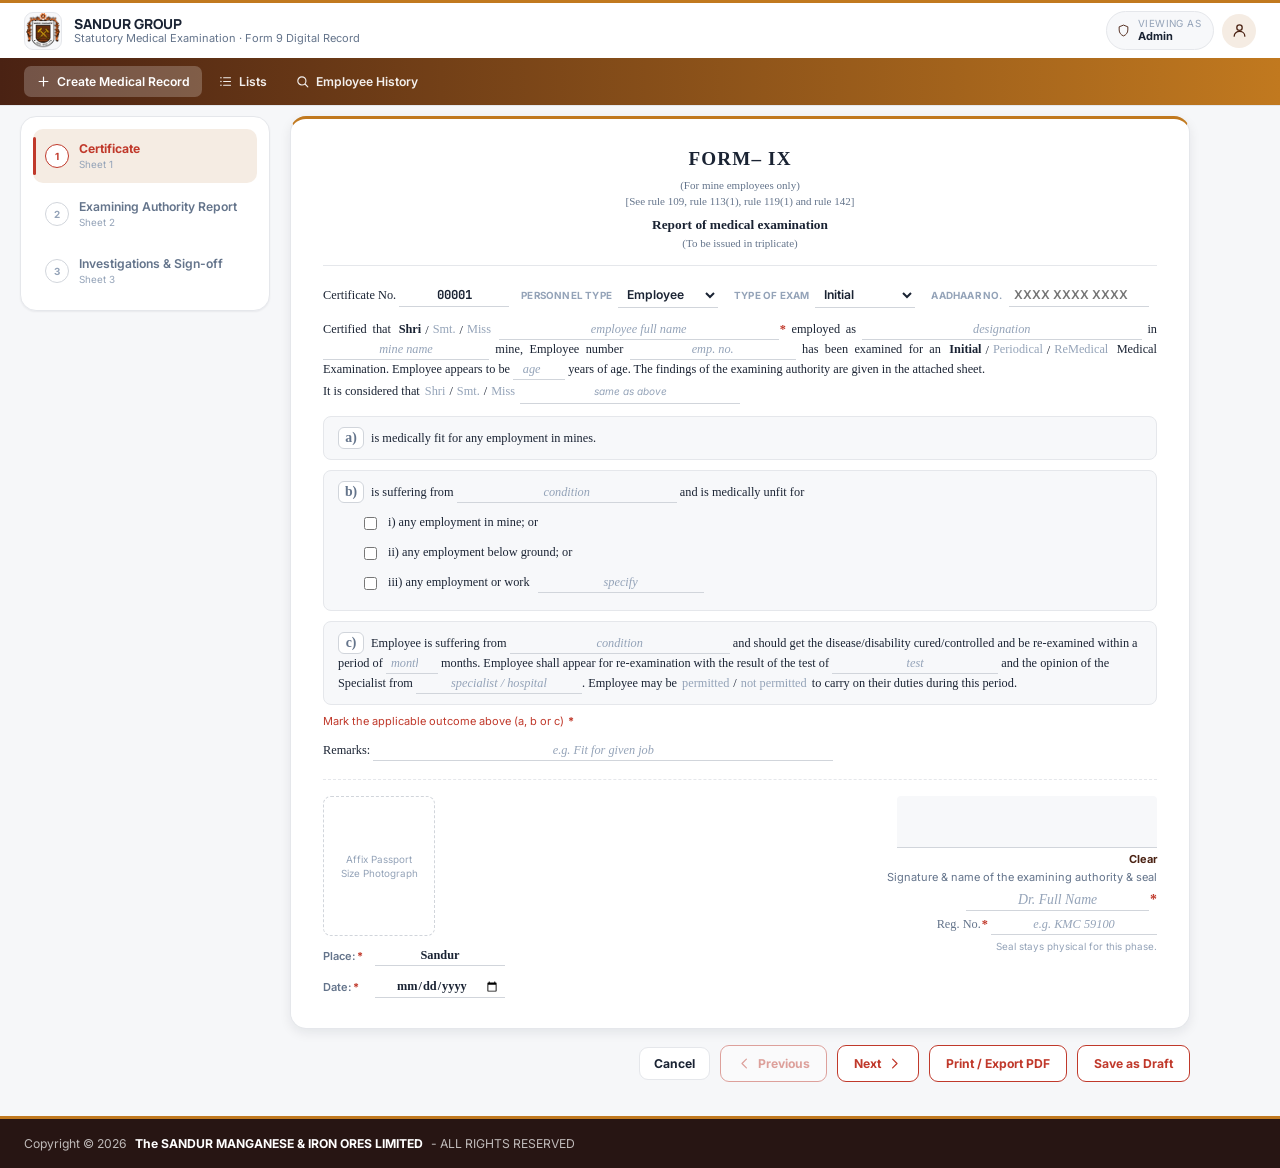
==== commit 541a2b6f: "Two statuses, exam type dropdown, more attachments, responsive fixes - Lists: only Draft and Submitt" ====
--- a/index.html
+++ b/index.html
@@ -45,7 +45,7 @@
             </div>
             <div class="profile-card-body">
               <strong class="profile-card-name">SharePoint Admin</strong>
-              <span class="profile-card-email">sharepointadmin@manipalhospitals.com</span>
+              <span class="profile-card-email">SharepointAdmin@sandurgroup.com</span>
             </div>
           </div>
         </div>
@@ -116,6 +116,13 @@
             <option value="Contractor">Contractor</option>
           </select>
         </label>
+        <label>Type of exam
+          <select id="examTypeSelect">
+            <option value="Initial">Initial</option>
+            <option value="Periodical">Periodical</option>
+            <option value="ReMedical">ReMedical</option>
+          </select>
+        </label>
         <label>Aadhaar No.
           <input type="text" id="aadhaarNo" inputmode="numeric" maxlength="14" placeholder="XXXX XXXX XXXX" autocomplete="off">
         </label>
@@ -130,7 +137,7 @@
         <input type="text" class="blank xwide" id="designation" placeholder="designation"> in
         <input type="text" class="blank" id="mineName" placeholder="mine name"> mine, Employee number
         <input type="text" class="blank" id="employeeNo" placeholder="emp. no."> has been examined for an
-        <span class="pairgroup" data-pair="examType"><button type="button" data-val="Initial" class="selected">Initial</button>/<button type="button" data-val="Periodical">Periodical</button></span>
+        <span class="pairgroup" data-pair="examType"><button type="button" data-val="Initial" class="selected">Initial</button>/<button type="button" data-val="Periodical">Periodical</button>/<button type="button" data-val="ReMedical">ReMedical</button></span>
         Medical Examination. Employee appears to be
         <input type="number" class="blank narrow" id="age" min="14" max="80" placeholder="age"> years of age. The findings of the examining authority are given in the attached sheet.
         <br>
@@ -365,6 +372,7 @@
         <h3>Supporting Attachments</h3>
         <p class="card-note">Uploaded files are stored in a non-editable format per Government retention requirements.</p>
         <div class="attachment-grid" id="attachmentGrid"></div>
+        <div class="attachment-grid attachment-grid--others" id="attachmentGridOthers"></div>
       </div>
 
       <div class="signline">
--- a/assets/css/styles.css
+++ b/assets/css/styles.css
@@ -526,6 +526,7 @@
 .attachments-block h3 { font-size: var(--fs-md); font-weight: 700; margin-bottom: 4px; }
 .card-note { color: var(--text-muted); font-size: var(--fs-sm); margin: 0 0 12px; }
 .attachment-grid { display: grid; grid-template-columns: repeat(auto-fill, minmax(170px, 1fr)); gap: 10px; }
+.attachment-grid--others { grid-template-columns: repeat(auto-fill, minmax(120px, 1fr)); margin-top: var(--space-3); }
 .attachment-tile {
   border: 1.5px dashed var(--border-strong); border-radius: var(--radius-md);
   padding: 12px; display: flex; flex-direction: column; gap: 6px; cursor: pointer;
@@ -653,8 +654,8 @@
 }
 .pill-draft { background: var(--surface-alt); color: var(--text-muted); border: 1px solid var(--border-strong); }
 .pill-pending { background: var(--info-soft); color: var(--info); }
-.pill-approved { background: var(--success-soft); color: var(--success); }
-.pill-rejected { background: var(--danger-soft); color: var(--danger); }
+.pill-approved {  background: var(--success-soft); color: var(--success); }
+.pill-submitted { background: var(--success-soft); color: var(--success); }
 
 .row-actions { display: flex; align-items: center; gap: 6px; }
 .icon-btn {
@@ -664,16 +665,10 @@
   cursor: pointer; transition: all .15s ease;
 }
 .icon-btn:hover { background: var(--surface-alt); }
-.icon-btn--approve { border-color: var(--success); color: var(--success); }
-.icon-btn--approve:hover { background: var(--success-soft); }
-.icon-btn--reject { border-color: var(--danger); color: var(--danger); }
-.icon-btn--reject:hover { background: var(--danger-soft); }
 .icon-btn--view { border-color: var(--primary); color: var(--primary); }
 .icon-btn--view:hover { background: var(--primary-soft); }
 .icon-btn--edit { border-color: var(--accent); color: var(--accent); }
 .icon-btn--edit:hover { background: var(--accent-soft); }
-.icon-btn--print { border-color: var(--border-strong); color: var(--text-muted); }
-.icon-btn--print:hover { background: var(--surface-alt); }
 
 .dashboard-footer {
   display: flex; align-items: center; justify-content: space-between;
@@ -686,8 +681,9 @@
   font-family: var(--font-body); font-weight: 600; font-size: var(--fs-sm);
   padding: var(--space-2) 12px; border-radius: 8px; cursor: pointer; transition: all .15s ease;
 }
-.page-btn:hover:not(:disabled) { background: var(--surface-alt); }
-.page-btn.active { background: var(--primary); border-color: var(--primary); color: var(--primary-contrast); }
+.page-btn:hover:not(:disabled):not(.active) { background: var(--primary-soft); border-color: var(--primary); color: var(--primary); }
+.page-btn.active { background: var(--primary); border-color: var(--primary); color: var(--primary-contrast); cursor: default; }
+.page-btn:focus-visible { outline: 2px solid var(--primary); outline-offset: 2px; }
 .page-btn:disabled { opacity: 0.4; cursor: not-allowed; }
 .page-ellipsis { padding: 0 4px; color: var(--text-faint); }
 
@@ -776,17 +772,20 @@
 .hist-empty span { font-size: var(--fs-sm); color: var(--text-muted); }
 
 /* create form: digital-only personnel lookup row (never printed) */
-.cert-row { display: flex; flex-wrap: wrap; align-items: center; gap: var(--space-2) var(--space-6); margin: 11px 0; }
+.cert-row { display: flex; flex-wrap: wrap; align-items: center; gap: var(--space-2) var(--space-3); margin: 11px 0; }
 .cert-row .paper-line { margin: 0; }
-.person-lookup { display: flex; flex-wrap: wrap; align-items: center; gap: var(--space-2) var(--space-5); font-family: var(--font-body); }
-.person-lookup label { display: flex; align-items: center; gap: var(--space-2); font-size: var(--fs-2xs); font-weight: 700; text-transform: uppercase; letter-spacing: 0.04em; color: var(--text-faint); white-space: nowrap; }
+.person-lookup { display: flex; flex-wrap: wrap; align-items: center; gap: var(--space-2) var(--space-4); font-family: var(--font-body); }
+.person-lookup label { display: flex; align-items: center; gap: 6px; font-size: var(--fs-2xs); font-weight: 700; text-transform: uppercase; letter-spacing: 0.02em; color: var(--text-faint); white-space: nowrap; }
 .person-lookup select, .person-lookup input {
   font-family: var(--font-body); font-size: var(--fs-sm); color: var(--text); font-weight: 600; text-transform: none; letter-spacing: 0;
-  border: 1px solid var(--border-strong); border-radius: 8px; padding: 5px 10px; background: var(--surface);
-}
-.person-lookup select { min-width: 120px; }
-.person-lookup input { width: 160px; }
-.person-lookup select:focus, .person-lookup input:focus { outline: none; border-color: var(--primary); box-shadow: 0 0 0 3px var(--primary-soft); }
+  /* bottom-border only, like the underlined blanks on the form */
+  border: none; border-bottom: 1.5px solid var(--border-strong); border-radius: 3px 3px 0 0;
+  padding: 4px 5px; background: transparent; transition: background .15s ease, border-color .15s ease;
+}
+.person-lookup select:hover, .person-lookup input:hover { background: var(--surface-alt); }
+.person-lookup select { min-width: 100px; cursor: pointer; }
+.person-lookup input { width: 140px; }
+.person-lookup select:focus, .person-lookup input:focus { outline: none; background: var(--primary-soft); border-bottom-color: var(--primary); border-bottom-width: 2px; }
 .history-hint { font-size: var(--fs-xs); color: var(--text-muted); }
 .history-hint a { color: var(--primary); font-weight: 700; }
 
@@ -845,15 +844,20 @@
   .header-top { flex-wrap: wrap; }
   .brand-sub { display: none; }
   .viewing-as-text small { display: none; }
-  .nav-bar-inner { flex-wrap: wrap; gap: 8px; padding: var(--space-2) var(--space-4); }
-  .nav-links { flex-wrap: wrap; }
+  /* nav: three equal tabs that share the width (icon above label) instead of overflowing */
+  .nav-bar-inner { padding: var(--space-1) var(--space-2); }
+  .nav-links { width: 100%; gap: var(--space-1); flex-shrink: 1; align-items: stretch; }
+  .nav-link {
+    flex: 1 1 0; min-width: 0; flex-direction: column; justify-content: center; text-align: center;
+    gap: 3px; padding: 7px 4px; font-size: var(--fs-2xs); line-height: 1.2;
+  }
   .nav-spacer { display: none; }
 
   .cert-row { gap: var(--space-3); }
   .person-lookup { flex: 1 1 100%; display: grid; grid-template-columns: 1fr 1fr; gap: var(--space-2) var(--space-3); }
   .person-lookup label { flex-direction: column; align-items: stretch; gap: 4px; }
-  .person-lookup select, .person-lookup input { width: 100%; min-width: 0; padding: 7px 10px; }
-  .person-lookup .history-hint { grid-column: 1 / -1; }
+  .person-lookup select, .person-lookup input { width: 100%; min-width: 0; padding: 6px 5px; }
+  .person-lookup .history-hint, .person-lookup label:last-of-type { grid-column: 1 / -1; }
 
   .person-card { flex-direction: column; align-items: stretch; }
   .person-count { border-left: none; border-top: 1px solid var(--border); text-align: left; display: flex; align-items: baseline; gap: var(--space-2); padding: var(--space-3) 0 0; }
